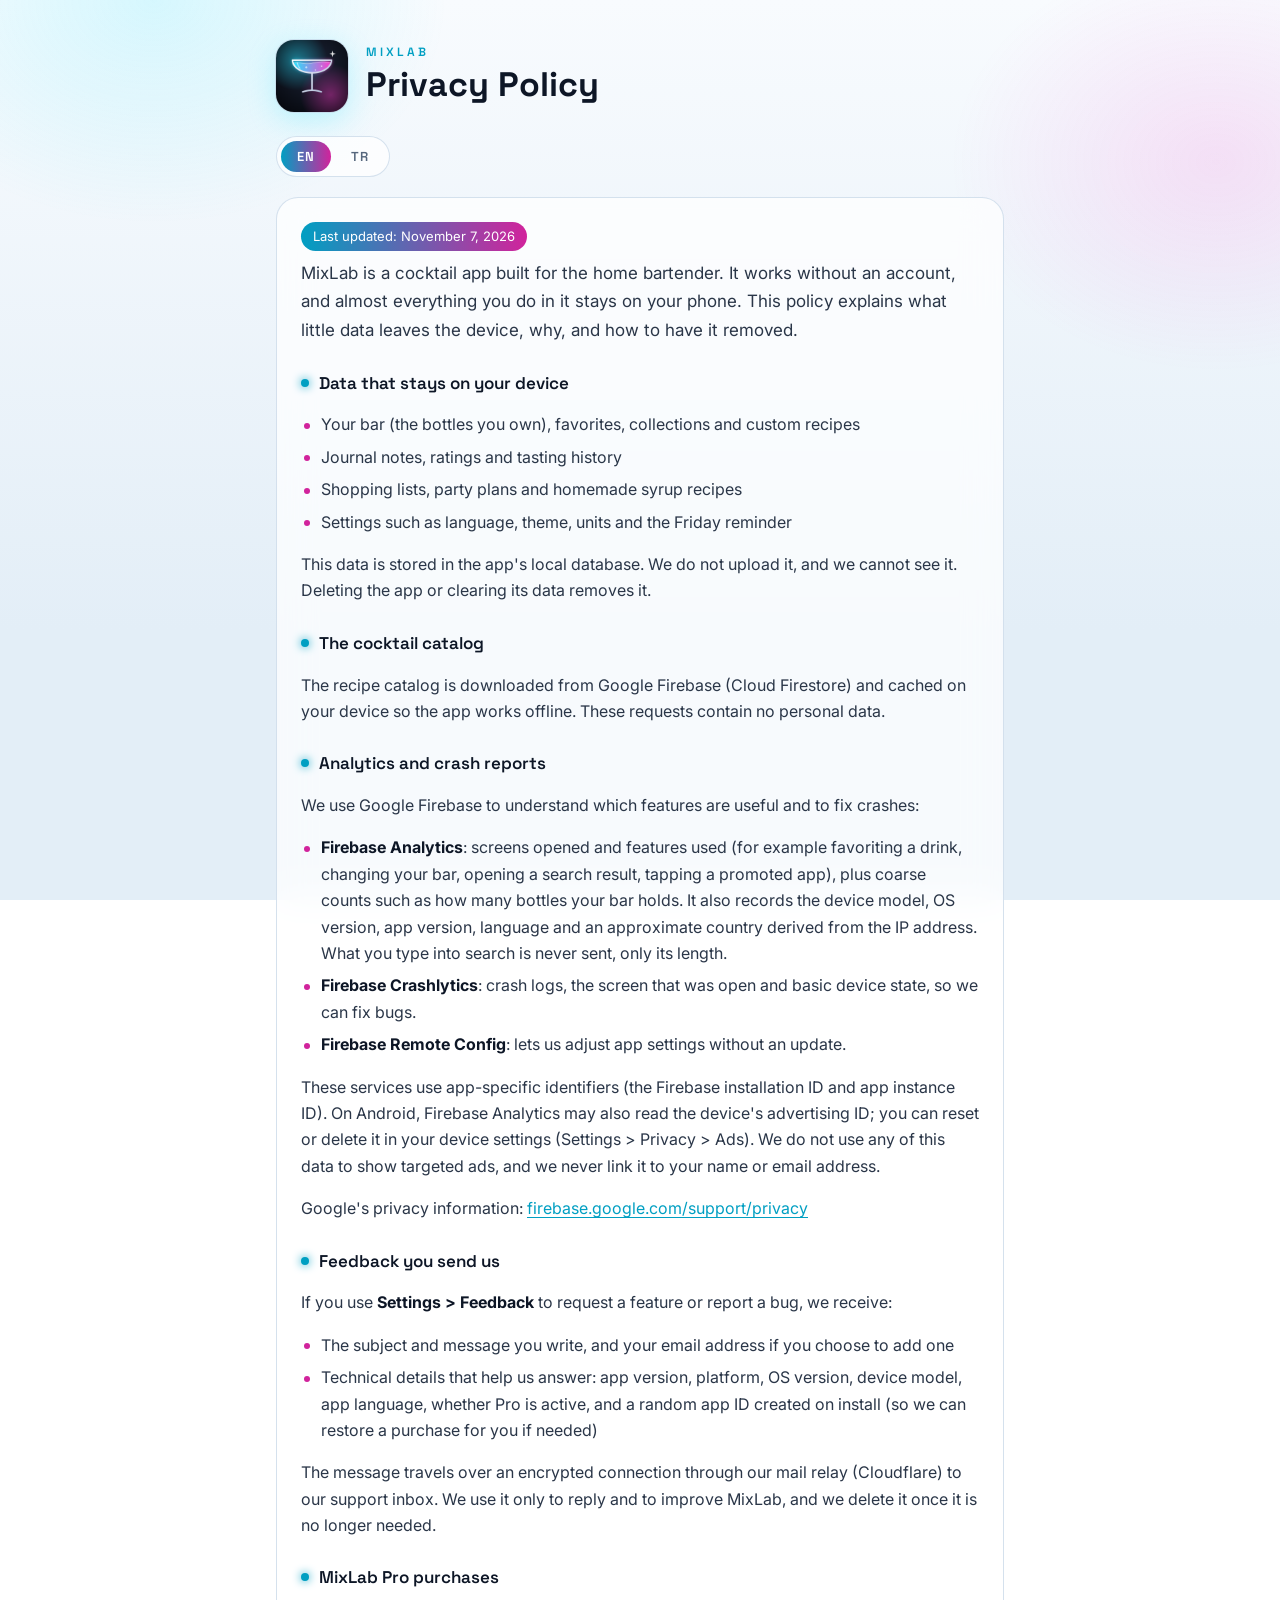
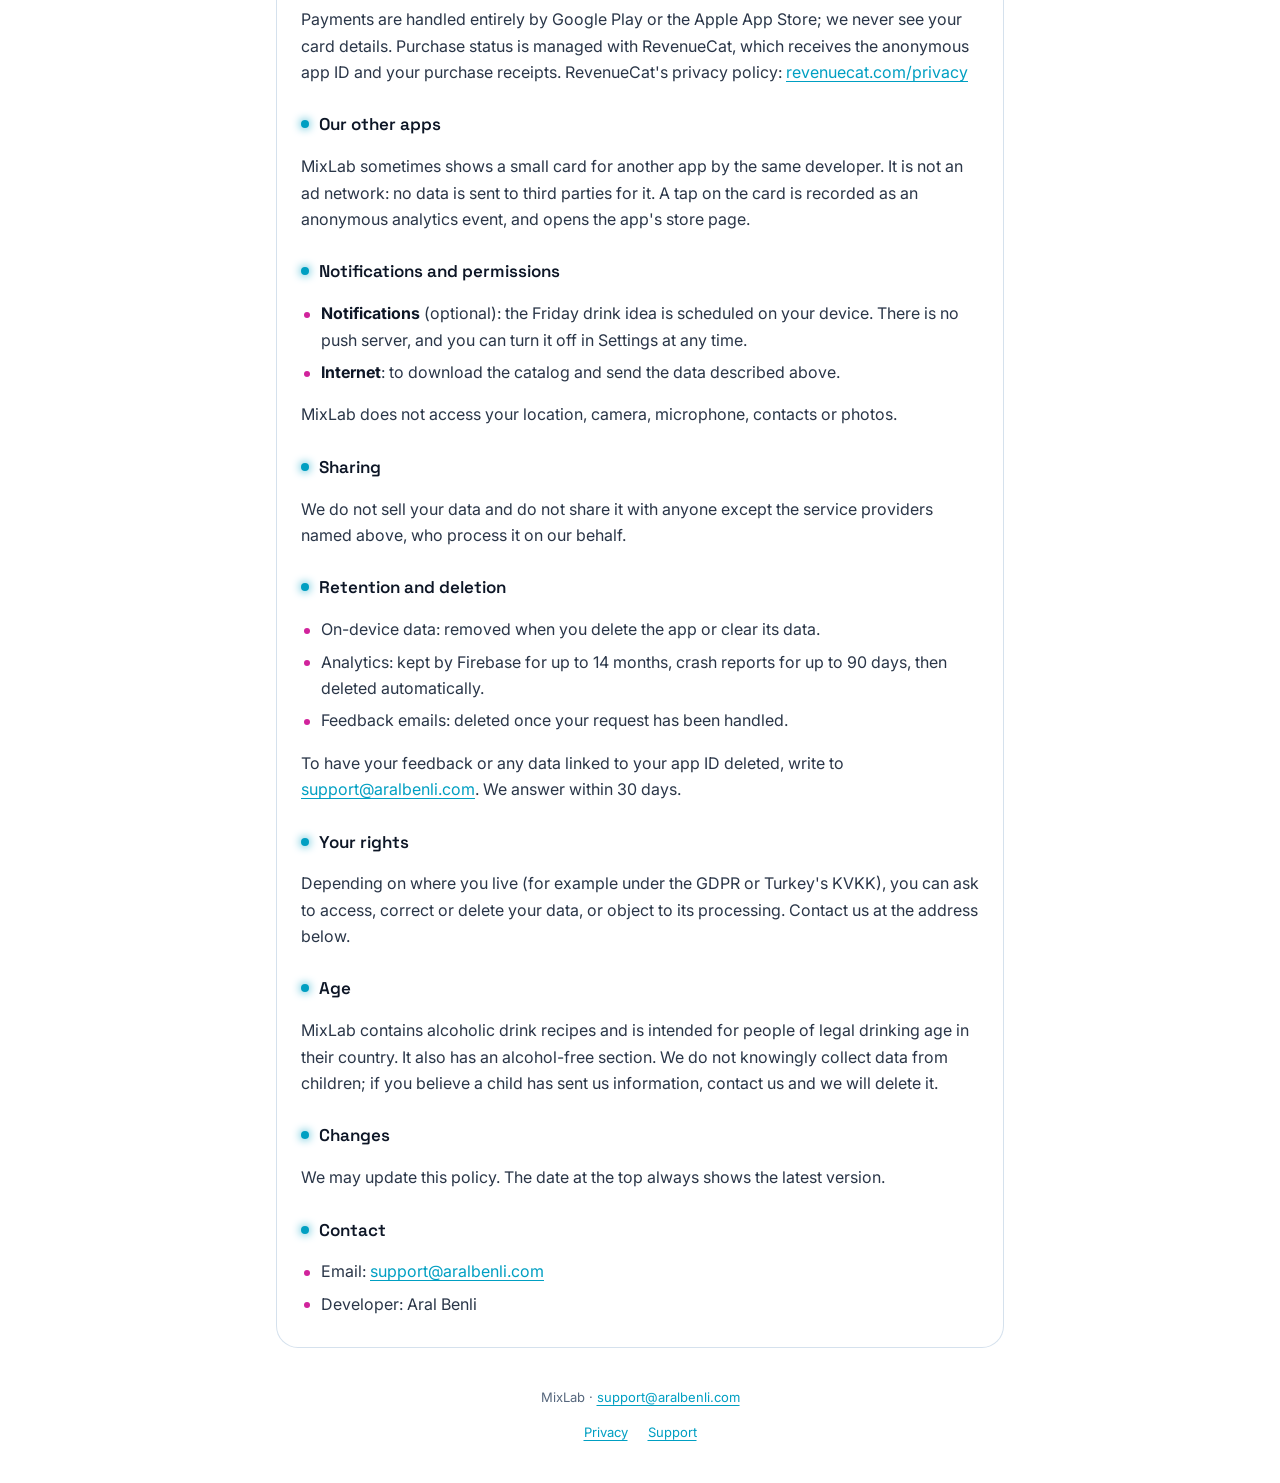
==== privacy.html @ f956076a "feat: add MixLab support and privacy pages (EN/TR) Co-Authored-By: Claude Opus 5.5 <noreply@anthropi" ====
<!doctype html>
<html lang="en">
<head>
<meta charset="utf-8">
<meta name="viewport" content="width=device-width, initial-scale=1">
<title>Privacy Policy · MixLab</title>
<meta name="description" content="How MixLab handles your data.">
<link rel="icon" href="icon.png">
<link rel="apple-touch-icon" href="icon.png">
<link rel="preconnect" href="https://fonts.googleapis.com">
<link rel="preconnect" href="https://fonts.gstatic.com" crossorigin>
<link href="https://fonts.googleapis.com/css2?family=Inter:wght@400;600&family=Space+Grotesk:wght@600;700&display=swap" rel="stylesheet">
<link rel="stylesheet" href="style.css">
<script>if (/[?&]app=1/.test(location.search)) document.documentElement.className = 'in-app';</script>
</head>
<body>
<div class="bloom" aria-hidden="true"></div>
<main>
<header class="hero">
<img src="icon.png" alt="" width="72" height="72" class="logo">
<div>
<p class="app">MIXLAB</p>
<h1><span data-lang="en">Privacy Policy</span><span data-lang="tr" lang="tr" hidden>Gizlilik Politikası</span></h1>
</div>
</header>
<div class="tabs" role="tablist" aria-label="Language"><button type="button" role="tab" data-lang="en" aria-selected="false">EN</button><button type="button" role="tab" data-lang="tr" aria-selected="false">TR</button></div>
<section class="card" data-lang="en" lang="en">
<p class="updated">Last updated: November 7, 2026</p>
<p class="lead">MixLab is a cocktail app built for the home bartender. It works without an account, and almost everything you do in it stays on your phone. This policy explains what little data leaves the device, why, and how to have it removed.</p>

<h3>Data that stays on your device</h3>
<ul>
<li>Your bar (the bottles you own), favorites, collections and custom recipes</li>
<li>Journal notes, ratings and tasting history</li>
<li>Shopping lists, party plans and homemade syrup recipes</li>
<li>Settings such as language, theme, units and the Friday reminder</li>
</ul>
<p>This data is stored in the app's local database. We do not upload it, and we cannot see it. Deleting the app or clearing its data removes it.</p>

<h3>The cocktail catalog</h3>
<p>The recipe catalog is downloaded from Google Firebase (Cloud Firestore) and cached on your device so the app works offline. These requests contain no personal data.</p>

<h3>Analytics and crash reports</h3>
<p>We use Google Firebase to understand which features are useful and to fix crashes:</p>
<ul>
<li><strong>Firebase Analytics</strong>: screens opened and features used (for example favoriting a drink, changing your bar, opening a search result, tapping a promoted app), plus coarse counts such as how many bottles your bar holds. It also records the device model, OS version, app version, language and an approximate country derived from the IP address. What you type into search is never sent, only its length.</li>
<li><strong>Firebase Crashlytics</strong>: crash logs, the screen that was open and basic device state, so we can fix bugs.</li>
<li><strong>Firebase Remote Config</strong>: lets us adjust app settings without an update.</li>
</ul>
<p>These services use app-specific identifiers (the Firebase installation ID and app instance ID). On Android, Firebase Analytics may also read the device's advertising ID; you can reset or delete it in your device settings (Settings &gt; Privacy &gt; Ads). We do not use any of this data to show targeted ads, and we never link it to your name or email address.</p>
<p>Google's privacy information: <a href="https://firebase.google.com/support/privacy" rel="noopener">firebase.google.com/support/privacy</a></p>

<h3>Feedback you send us</h3>
<p>If you use <strong>Settings &gt; Feedback</strong> to request a feature or report a bug, we receive:</p>
<ul>
<li>The subject and message you write, and your email address if you choose to add one</li>
<li>Technical details that help us answer: app version, platform, OS version, device model, app language, whether Pro is active, and a random app ID created on install (so we can restore a purchase for you if needed)</li>
</ul>
<p>The message travels over an encrypted connection through our mail relay (Cloudflare) to our support inbox. We use it only to reply and to improve MixLab, and we delete it once it is no longer needed.</p>

<h3>MixLab Pro purchases</h3>
<p>Payments are handled entirely by Google Play or the Apple App Store; we never see your card details. Purchase status is managed with RevenueCat, which receives the anonymous app ID and your purchase receipts. RevenueCat's privacy policy: <a href="https://www.revenuecat.com/privacy" rel="noopener">revenuecat.com/privacy</a></p>

<h3>Our other apps</h3>
<p>MixLab sometimes shows a small card for another app by the same developer. It is not an ad network: no data is sent to third parties for it. A tap on the card is recorded as an anonymous analytics event, and opens the app's store page.</p>

<h3>Notifications and permissions</h3>
<ul>
<li><strong>Notifications</strong> (optional): the Friday drink idea is scheduled on your device. There is no push server, and you can turn it off in Settings at any time.</li>
<li><strong>Internet</strong>: to download the catalog and send the data described above.</li>
</ul>
<p>MixLab does not access your location, camera, microphone, contacts or photos.</p>

<h3>Sharing</h3>
<p>We do not sell your data and do not share it with anyone except the service providers named above, who process it on our behalf.</p>

<h3>Retention and deletion</h3>
<ul>
<li>On-device data: removed when you delete the app or clear its data.</li>
<li>Analytics: kept by Firebase for up to 14 months, crash reports for up to 90 days, then deleted automatically.</li>
<li>Feedback emails: deleted once your request has been handled.</li>
</ul>
<p>To have your feedback or any data linked to your app ID deleted, write to <a href="mailto:support@aralbenli.com">support@aralbenli.com</a>. We answer within 30 days.</p>

<h3>Your rights</h3>
<p>Depending on where you live (for example under the GDPR or Turkey's KVKK), you can ask to access, correct or delete your data, or object to its processing. Contact us at the address below.</p>

<h3>Age</h3>
<p>MixLab contains alcoholic drink recipes and is intended for people of legal drinking age in their country. It also has an alcohol-free section. We do not knowingly collect data from children; if you believe a child has sent us information, contact us and we will delete it.</p>

<h3>Changes</h3>
<p>We may update this policy. The date at the top always shows the latest version.</p>

<h3>Contact</h3>
<ul>
<li>Email: <a href="mailto:support@aralbenli.com">support@aralbenli.com</a></li>
<li>Developer: Aral Benli</li>
</ul>
</section>
<section class="card" data-lang="tr" lang="tr" hidden>
<p class="updated">Son güncelleme: 7 Kasım 2026</p>
<p class="lead">MixLab, evde içki hazırlayanlar için yapılmış bir kokteyl uygulamasıdır. Hesap gerektirmez ve uygulamada yaptığın neredeyse her şey telefonunda kalır. Bu politika, cihazdan çıkan az miktardaki verinin ne olduğunu, neden gerektiğini ve nasıl sildirebileceğini anlatır.</p>

<h3>Cihazında kalan veriler</h3>
<ul>
<li>Barın (elindeki şişeler), favorilerin, koleksiyonların ve kendi tariflerin</li>
<li>Günlük notların, puanların ve tadım geçmişin</li>
<li>Alışveriş listeleri, parti planları ve ev yapımı şurup tarifleri</li>
<li>Dil, tema, birimler ve cuma hatırlatıcısı gibi ayarlar</li>
</ul>
<p>Bu veriler uygulamanın yerel veritabanında tutulur. Sunucuya yüklenmez, biz de göremeyiz. Uygulamayı silmek ya da verilerini temizlemek hepsini kaldırır.</p>

<h3>Kokteyl kataloğu</h3>
<p>Tarif kataloğu Google Firebase'den (Cloud Firestore) indirilir ve uygulama çevrimdışı çalışabilsin diye cihazında saklanır. Bu isteklerde kişisel veri bulunmaz.</p>

<h3>Analitik ve çökme raporları</h3>
<p>Hangi özelliklerin işe yaradığını anlamak ve çökmeleri düzeltmek için Google Firebase kullanıyoruz:</p>
<ul>
<li><strong>Firebase Analytics</strong>: açılan ekranlar ve kullanılan özellikler (örneğin bir içkiyi favorilemek, barını değiştirmek, bir arama sonucunu açmak, önerilen bir uygulamaya dokunmak) ile barındaki şişe sayısı gibi kaba sayılar. Ayrıca cihaz modeli, işletim sistemi sürümü, uygulama sürümü, dil ve IP adresinden çıkarılan yaklaşık ülke bilgisini kaydeder. Aramaya yazdığın metin asla gönderilmez, yalnızca uzunluğu gönderilir.</li>
<li><strong>Firebase Crashlytics</strong>: hataları düzeltebilmemiz için çökme kayıtları, o an açık olan ekran ve temel cihaz durumu.</li>
<li><strong>Firebase Remote Config</strong>: uygulama ayarlarını güncelleme yayınlamadan değiştirmemizi sağlar.</li>
</ul>
<p>Bu hizmetler uygulamaya özel kimlikler (Firebase kurulum kimliği ve uygulama örneği kimliği) kullanır. Android'de Firebase Analytics cihazın reklam kimliğini de okuyabilir; bu kimliği cihaz ayarlarından (Ayarlar &gt; Gizlilik &gt; Reklamlar) sıfırlayabilir ya da silebilirsin. Bu verileri hedefli reklam göstermek için kullanmayız ve hiçbir zaman adınla ya da e-posta adresinle ilişkilendirmeyiz.</p>
<p>Google'ın gizlilik bilgileri: <a href="https://firebase.google.com/support/privacy" rel="noopener">firebase.google.com/support/privacy</a></p>

<h3>Bize gönderdiğin geri bildirimler</h3>
<p><strong>Ayarlar &gt; Geri bildirim</strong> üzerinden özellik isteği ya da hata bildirimi gönderdiğinde şunlar bize ulaşır:</p>
<ul>
<li>Yazdığın konu ve mesaj, eklemeyi seçersen e-posta adresin</li>
<li>Yanıt vermemize yardımcı olan teknik bilgiler: uygulama sürümü, platform, işletim sistemi sürümü, cihaz modeli, uygulama dili, Pro'nun açık olup olmadığı ve kurulumda oluşturulan rastgele bir uygulama kimliği (gerekirse satın alımını geri yükleyebilmemiz için)</li>
</ul>
<p>Mesaj şifreli bir bağlantıyla, e-posta aktarıcımız (Cloudflare) üzerinden destek kutumuza ulaşır. Yalnızca yanıt vermek ve MixLab'ı geliştirmek için kullanılır, ihtiyaç kalmayınca silinir.</p>

<h3>MixLab Pro satın alımları</h3>
<p>Ödemeler tamamen Google Play ya da Apple App Store tarafından alınır; kart bilgilerini hiçbir zaman görmeyiz. Satın alma durumu RevenueCat ile yönetilir; RevenueCat anonim uygulama kimliğini ve satın alma makbuzlarını alır. RevenueCat gizlilik politikası: <a href="https://www.revenuecat.com/privacy" rel="noopener">revenuecat.com/privacy</a></p>

<h3>Diğer uygulamalarımız</h3>
<p>MixLab bazen aynı geliştiricinin başka bir uygulaması için küçük bir kart gösterir. Bu bir reklam ağı değildir; bunun için üçüncü taraflara veri gönderilmez. Karta dokunman anonim bir analitik olayı olarak kaydedilir ve uygulamanın mağaza sayfasını açar.</p>

<h3>Bildirimler ve izinler</h3>
<ul>
<li><strong>Bildirimler</strong> (isteğe bağlı): cuma içki önerisi cihazında zamanlanır. Bildirim sunucusu yoktur ve istediğin zaman Ayarlar'dan kapatabilirsin.</li>
<li><strong>İnternet</strong>: kataloğu indirmek ve yukarıda anlatılan verileri göndermek için.</li>
</ul>
<p>MixLab konumuna, kamerana, mikrofonuna, rehberine ya da fotoğraflarına erişmez.</p>

<h3>Paylaşım</h3>
<p>Verilerini satmayız ve yukarıda adı geçen, verileri bizim adımıza işleyen hizmet sağlayıcılar dışında kimseyle paylaşmayız.</p>

<h3>Saklama ve silme</h3>
<ul>
<li>Cihazdaki veriler: uygulamayı sildiğinde ya da verilerini temizlediğinde kaldırılır.</li>
<li>Analitik: Firebase'de en fazla 14 ay, çökme raporları en fazla 90 gün tutulur, ardından otomatik silinir.</li>
<li>Geri bildirim e-postaları: talebin sonuçlandıktan sonra silinir.</li>
</ul>
<p>Geri bildirimlerinin ya da uygulama kimliğinle ilişkili verilerin silinmesi için <a href="mailto:support@aralbenli.com">support@aralbenli.com</a> adresine yaz. 30 gün içinde yanıt veririz.</p>

<h3>Hakların</h3>
<p>Yaşadığın yere göre (örneğin KVKK ya da GDPR kapsamında) verilerine erişme, düzeltilmesini ya da silinmesini isteme ve işlenmesine itiraz etme hakkın vardır. Aşağıdaki adresten bize ulaşabilirsin.</p>

<h3>Yaş</h3>
<p>MixLab alkollü içki tarifleri içerir ve bulunduğu ülkede yasal içki yaşını doldurmuş kişiler içindir. Alkolsüz içkiler bölümü de vardır. Çocuklardan bilerek veri toplamayız; bir çocuğun bize bilgi gönderdiğini düşünüyorsan bize ulaş, sileriz.</p>

<h3>Değişiklikler</h3>
<p>Bu politikayı güncelleyebiliriz. En üstteki tarih her zaman son sürümü gösterir.</p>

<h3>İletişim</h3>
<ul>
<li>E-posta: <a href="mailto:support@aralbenli.com">support@aralbenli.com</a></li>
<li>Geliştirici: Aral Benli</li>
</ul>
</section>
</main>
<footer>
<p>MixLab · <a href="mailto:support@aralbenli.com">support@aralbenli.com</a></p>
<nav><a href="privacy.html">Privacy</a><a href="support.html">Support</a></nav>
</footer>
<script>
(function () {
  var codes = ['en', 'tr'];
  var tabs = document.querySelectorAll('.tabs button');
  function show(code) {
    if (codes.indexOf(code) < 0) code = 'en';
    tabs.forEach(function (t) { t.setAttribute('aria-selected', t.dataset.lang === code); });
    document.querySelectorAll('[data-lang]:not(button)').forEach(function (s) { s.hidden = s.dataset.lang !== code; });
    document.documentElement.lang = code;
  }
  tabs.forEach(function (t) {
    t.addEventListener('click', function () { history.replaceState(null, '', location.search + '#' + t.dataset.lang); show(t.dataset.lang); });
  });
  // The app passes ?lang=; a shared link can carry #tr; otherwise follow the browser.
  var param = (location.search.match(/[?&]lang=([a-z]{2})/) || [])[1];
  var hash = location.hash.slice(1);
  var nav = (navigator.language || 'en').slice(0, 2).toLowerCase();
  show(param || (codes.indexOf(hash) >= 0 ? hash : nav));
})();
</script>
</body>
</html>
---- style.css ----
/* Palette from core/designsystem/.../theme/Color.kt */
:root {
  --bg-top: #0e131d;
  --bg-bottom: #05070c;
  --card: rgba(255, 255, 255, .05);
  --card-edge: rgba(255, 255, 255, .09);
  --text: #c9d1e0;
  --muted: #8d97ad;
  --heading: #eaf0fa;
  --cyan: #22e6ff;
  --magenta: #ff3dcb;
  --lime: #b8ff5c;
  --on-accent: #05070c;
  color-scheme: dark;
}

@media (prefers-color-scheme: light) {
  :root {
    --bg-top: #f8fbfe;
    --bg-bottom: #e3eef7;
    --card: rgba(255, 255, 255, .72);
    --card-edge: rgba(195, 212, 229, .7);
    --text: #2a3648;
    --muted: #56677d;
    --heading: #0d1626;
    --cyan: #009fc2;
    --magenta: #d1239c;
    --lime: #4a9e00;
    --on-accent: #ffffff;
    color-scheme: light;
  }
}

* { box-sizing: border-box; }

html { -webkit-text-size-adjust: 100%; }

body {
  margin: 0;
  min-height: 100vh;
  background: linear-gradient(180deg, var(--bg-top) 0, var(--bg-bottom) 70vh) fixed;
  color: var(--text);
  font: 16px/1.65 "Inter", -apple-system, BlinkMacSystemFont, "Segoe UI", Roboto, "Helvetica Neue", Arial, sans-serif;
}

/* Soft neon blooms behind the content */
.bloom {
  position: fixed;
  inset: 0;
  pointer-events: none;
  background:
    radial-gradient(420px 320px at 12% 0%, rgba(34, 230, 255, .16), transparent 70%),
    radial-gradient(380px 300px at 95% 18%, rgba(255, 61, 203, .13), transparent 70%);
}

main, footer {
  position: relative;
  max-width: 760px;
  margin: 0 auto;
  padding: 0 16px;
}

.hero {
  display: flex;
  align-items: center;
  gap: 18px;
  padding: 40px 0 24px;
}
.logo {
  border-radius: 18px;
  box-shadow: 0 0 0 1px var(--card-edge), 0 8px 28px rgba(34, 230, 255, .25);
}
.app {
  margin: 0 0 6px;
  font: 600 12px/1 "Space Grotesk", sans-serif;
  letter-spacing: 3px;
  color: var(--cyan);
}
h1, h2 {
  font-family: "Space Grotesk", sans-serif;
  font-weight: 700;
  color: var(--heading);
  line-height: 1.25;
}
h1 { margin: 0; font-size: clamp(24px, 6vw, 34px); }
h2 { margin: 0 0 14px; font-size: 20px; }
h3 {
  margin: 28px 0 8px;
  font: 600 17px/1.4 "Space Grotesk", sans-serif;
  color: var(--heading);
}
h3::before {
  content: "";
  display: inline-block;
  width: 8px;
  height: 8px;
  margin-right: 10px;
  vertical-align: 2px;
  border-radius: 50%;
  background: var(--cyan);
  box-shadow: 0 0 10px var(--cyan);
}
h4 { margin: 16px 0 4px; font-size: 15px; color: var(--heading); }

.card {
  margin: 0 0 18px;
  padding: 24px;
  background: var(--card);
  border: 1px solid var(--card-edge);
  border-radius: 22px;
  -webkit-backdrop-filter: blur(18px);
  backdrop-filter: blur(18px);
}
.card > :last-child { margin-bottom: 0; }

.updated {
  display: inline-block;
  margin: 0 0 8px;
  padding: 4px 12px;
  font-size: 13px;
  border-radius: 999px;
  color: var(--on-accent);
  background: linear-gradient(90deg, var(--cyan), var(--magenta));
}

.lead { font-size: 17px; margin-top: 0; }
.muted { color: var(--muted); font-size: 14px; }

ul { padding-left: 0; list-style: none; }
li { position: relative; padding-left: 20px; margin: 6px 0; }
li::before {
  content: "";
  position: absolute;
  left: 3px;
  top: .72em;
  width: 6px;
  height: 6px;
  border-radius: 50%;
  background: var(--magenta);
}

a { color: var(--cyan); text-underline-offset: 3px; overflow-wrap: anywhere; }
strong { color: var(--heading); }

.tabs {
  display: inline-flex;
  gap: 4px;
  margin: 0 0 20px;
  padding: 4px;
  border-radius: 999px;
  background: var(--card);
  border: 1px solid var(--card-edge);
}
.tabs button {
  font: 600 13px/1 "Space Grotesk", sans-serif;
  letter-spacing: 1px;
  padding: 9px 16px;
  border: 0;
  border-radius: 999px;
  cursor: pointer;
  color: var(--muted);
  background: transparent;
}
.tabs button[aria-selected="true"] {
  color: var(--on-accent);
  background: linear-gradient(90deg, var(--cyan), var(--magenta));
}
.tabs button:focus-visible, .button:focus-visible, summary:focus-visible {
  outline: 2px solid var(--cyan);
  outline-offset: 3px;
}

.button {
  display: inline-block;
  margin: 4px 8px 4px 0;
  padding: 12px 20px;
  font: 600 15px/1.3 "Space Grotesk", sans-serif;
  border-radius: 999px;
  color: var(--on-accent);
  background: linear-gradient(90deg, var(--cyan), var(--magenta));
  text-decoration: none;
  box-shadow: 0 6px 22px rgba(255, 61, 203, .25);
}
.button:active { transform: scale(.98); }

details { border-top: 1px solid var(--card-edge); padding: 12px 0; }
details:first-of-type { border-top: 0; padding-top: 0; }
summary {
  cursor: pointer;
  font-weight: 600;
  color: var(--heading);
  list-style: none;
}
summary::-webkit-details-marker { display: none; }
summary::before { content: "+ "; color: var(--cyan); font-weight: 700; }
details[open] summary::before { content: "– "; }

footer {
  padding-top: 8px;
  padding-bottom: 40px;
  font-size: 13px;
  color: var(--muted);
  text-align: center;
}
footer nav { display: flex; justify-content: center; gap: 20px; }

/* Opened from inside the app (?app=1): the app draws its own bar, so drop the page chrome. */
.in-app .hero, .in-app footer, .in-app .tabs, .in-app .site-only { display: none; }
.in-app main { padding-top: 16px; }
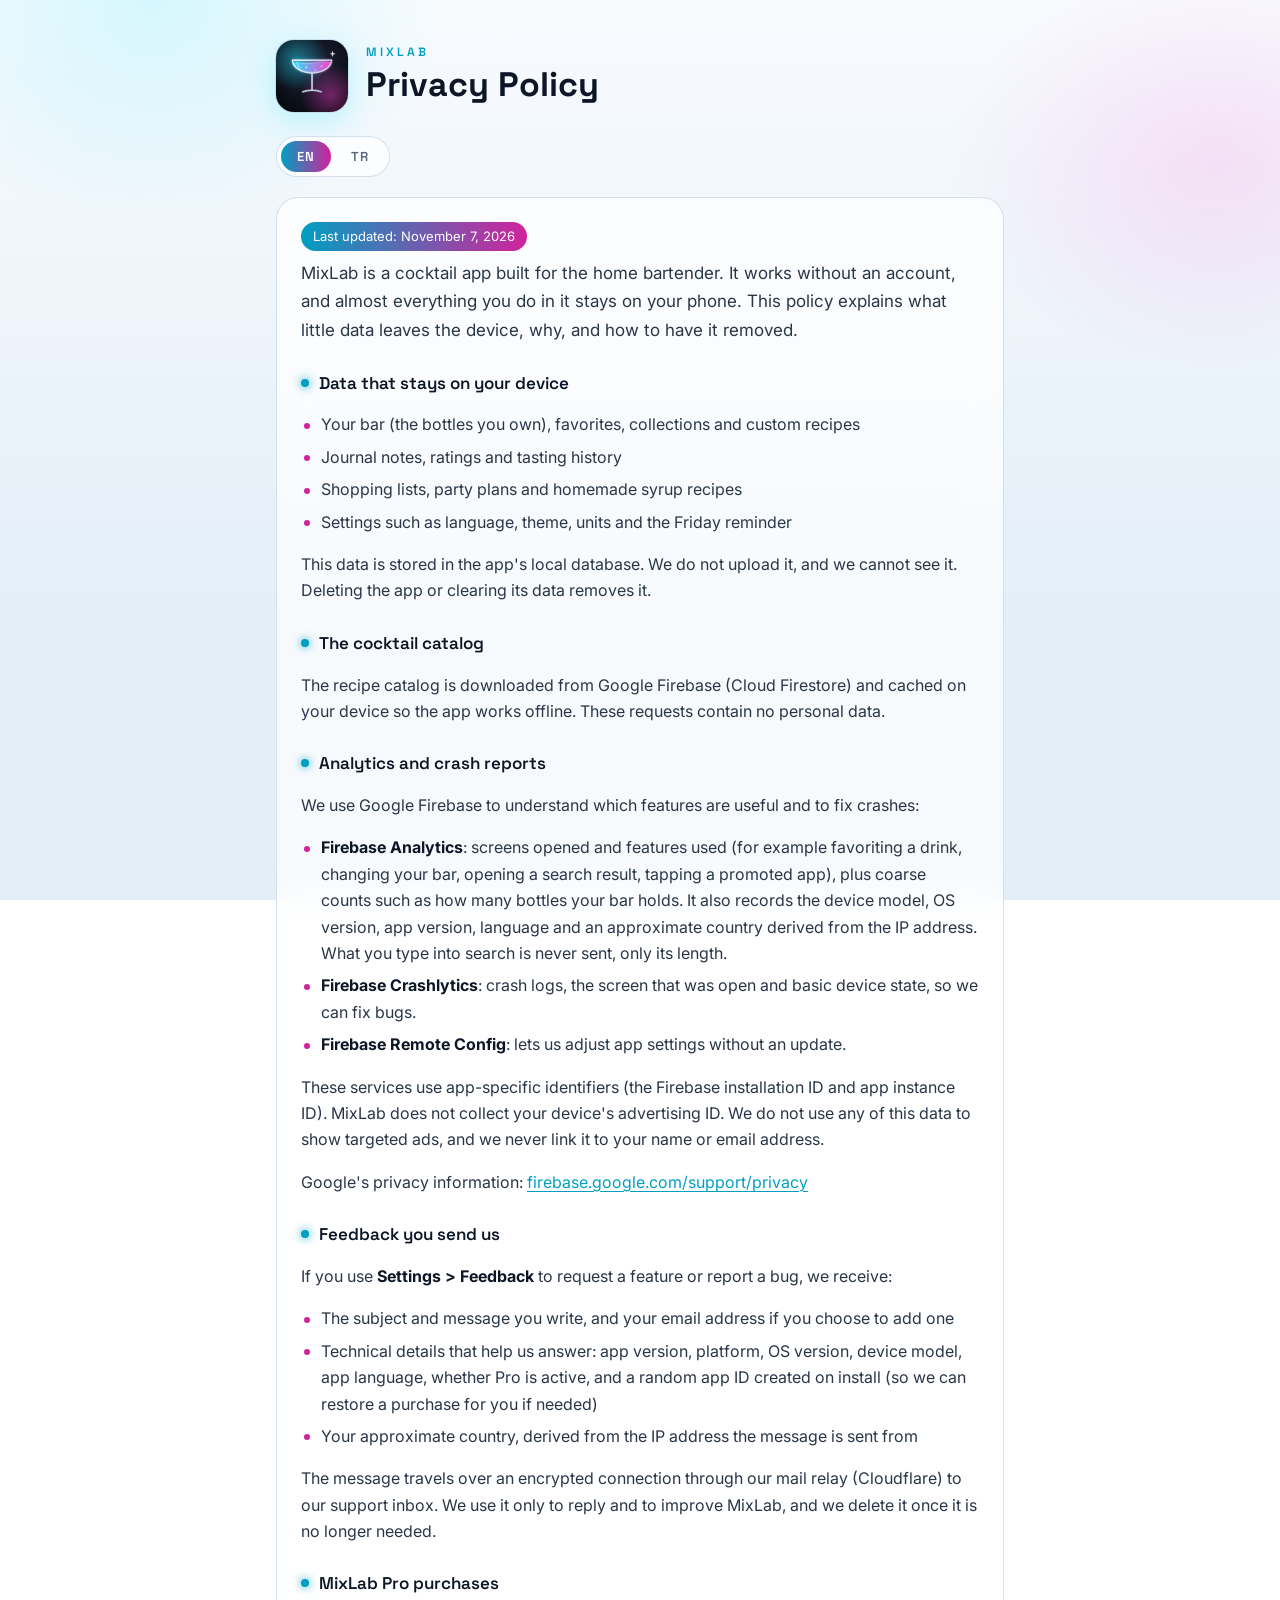
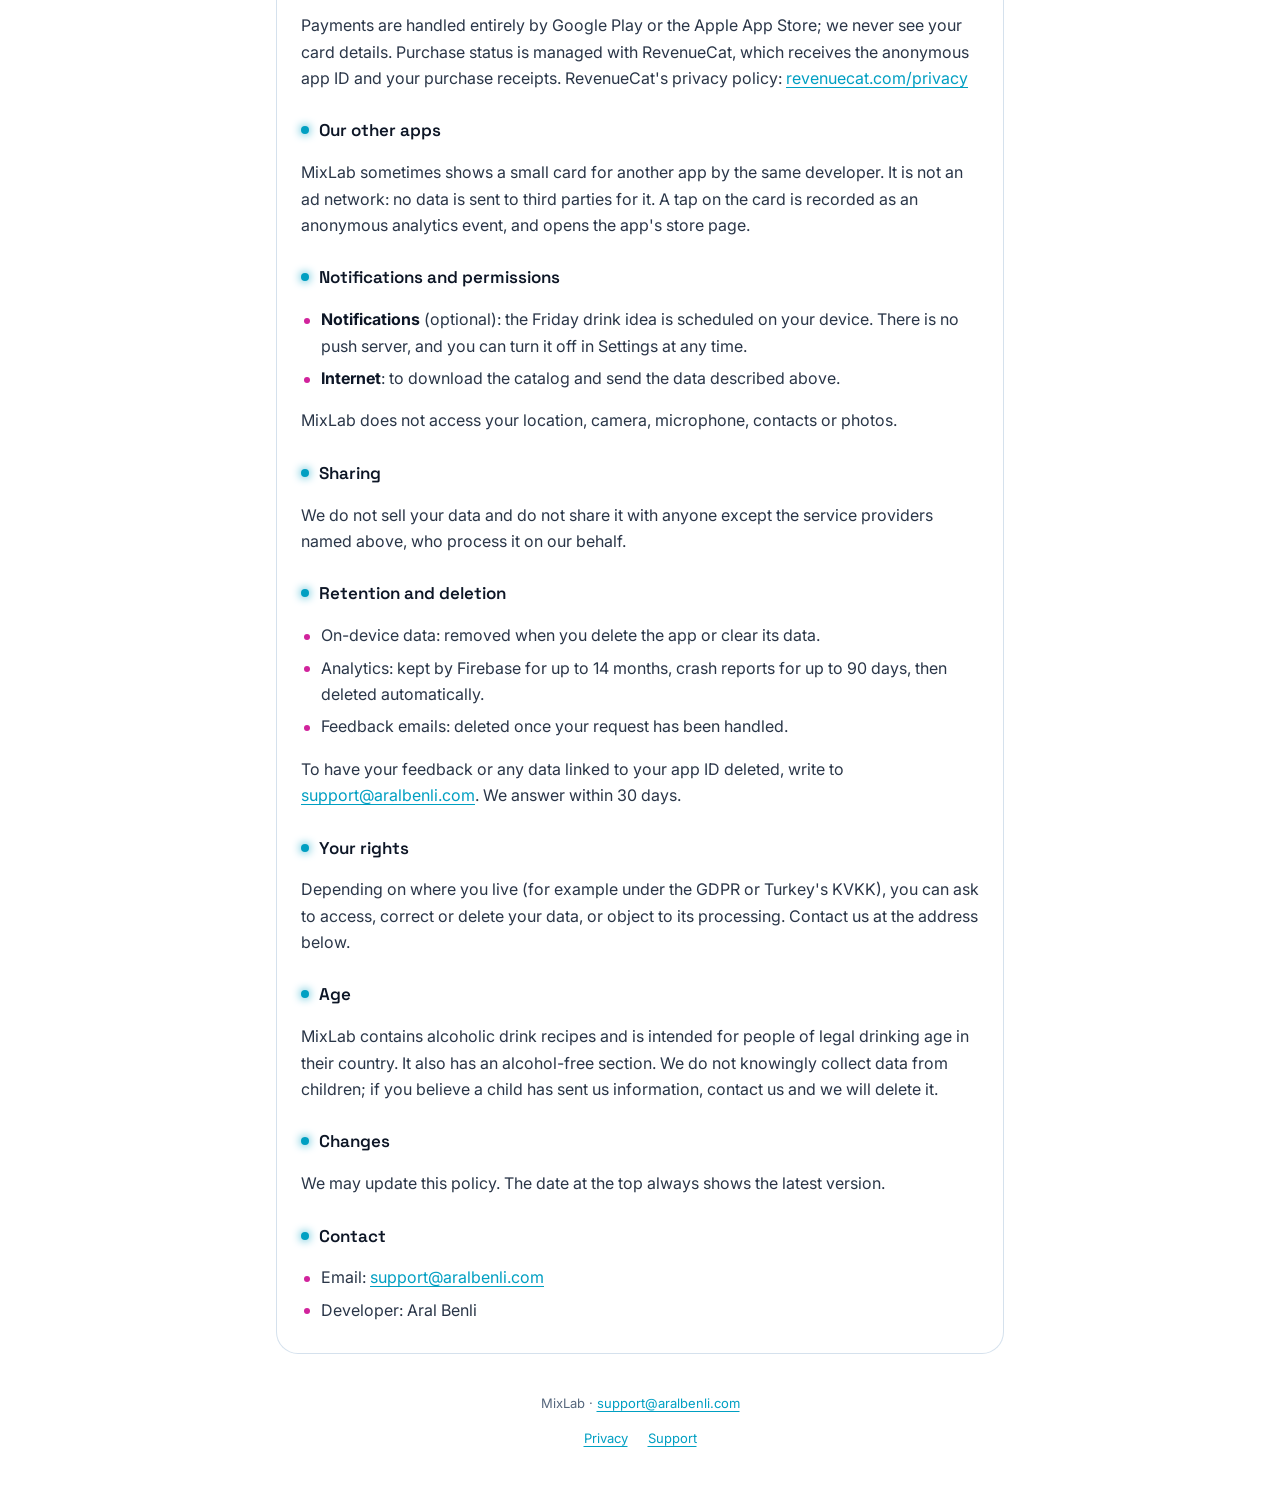
==== commit f4c96d89: "fix(privacy): no advertising ID; feedback includes approximate country Co-Authored-By: Claude Opus 5" ====
--- a/privacy.html
+++ b/privacy.html
@@ -11,7 +11,7 @@
 <link rel="preconnect" href="https://fonts.gstatic.com" crossorigin>
 <link href="https://fonts.googleapis.com/css2?family=Inter:wght@400;600&family=Space+Grotesk:wght@600;700&display=swap" rel="stylesheet">
 <link rel="stylesheet" href="style.css">
-<script>if (/[?&]app=1/.test(location.search)) document.documentElement.className = 'in-app';</script>
+<script>(function (q, c) { if (/[?&]app=1/.test(q)) c.add('in-app'); var t = (q.match(/[?&]theme=(dark|light)/) || [])[1]; if (t) c.add(t); })(location.search, document.documentElement.classList);</script>
 </head>
 <body>
 <div class="bloom" aria-hidden="true"></div>
@@ -47,7 +47,7 @@
 <li><strong>Firebase Crashlytics</strong>: crash logs, the screen that was open and basic device state, so we can fix bugs.</li>
 <li><strong>Firebase Remote Config</strong>: lets us adjust app settings without an update.</li>
 </ul>
-<p>These services use app-specific identifiers (the Firebase installation ID and app instance ID). On Android, Firebase Analytics may also read the device's advertising ID; you can reset or delete it in your device settings (Settings &gt; Privacy &gt; Ads). We do not use any of this data to show targeted ads, and we never link it to your name or email address.</p>
+<p>These services use app-specific identifiers (the Firebase installation ID and app instance ID). MixLab does not collect your device's advertising ID. We do not use any of this data to show targeted ads, and we never link it to your name or email address.</p>
 <p>Google's privacy information: <a href="https://firebase.google.com/support/privacy" rel="noopener">firebase.google.com/support/privacy</a></p>
 
 <h3>Feedback you send us</h3>
@@ -55,6 +55,7 @@
 <ul>
 <li>The subject and message you write, and your email address if you choose to add one</li>
 <li>Technical details that help us answer: app version, platform, OS version, device model, app language, whether Pro is active, and a random app ID created on install (so we can restore a purchase for you if needed)</li>
+<li>Your approximate country, derived from the IP address the message is sent from</li>
 </ul>
 <p>The message travels over an encrypted connection through our mail relay (Cloudflare) to our support inbox. We use it only to reply and to improve MixLab, and we delete it once it is no longer needed.</p>
 
@@ -120,7 +121,7 @@
 <li><strong>Firebase Crashlytics</strong>: hataları düzeltebilmemiz için çökme kayıtları, o an açık olan ekran ve temel cihaz durumu.</li>
 <li><strong>Firebase Remote Config</strong>: uygulama ayarlarını güncelleme yayınlamadan değiştirmemizi sağlar.</li>
 </ul>
-<p>Bu hizmetler uygulamaya özel kimlikler (Firebase kurulum kimliği ve uygulama örneği kimliği) kullanır. Android'de Firebase Analytics cihazın reklam kimliğini de okuyabilir; bu kimliği cihaz ayarlarından (Ayarlar &gt; Gizlilik &gt; Reklamlar) sıfırlayabilir ya da silebilirsin. Bu verileri hedefli reklam göstermek için kullanmayız ve hiçbir zaman adınla ya da e-posta adresinle ilişkilendirmeyiz.</p>
+<p>Bu hizmetler uygulamaya özel kimlikler (Firebase kurulum kimliği ve uygulama örneği kimliği) kullanır. MixLab cihazının reklam kimliğini toplamaz. Bu verileri hedefli reklam göstermek için kullanmayız ve hiçbir zaman adınla ya da e-posta adresinle ilişkilendirmeyiz.</p>
 <p>Google'ın gizlilik bilgileri: <a href="https://firebase.google.com/support/privacy" rel="noopener">firebase.google.com/support/privacy</a></p>
 
 <h3>Bize gönderdiğin geri bildirimler</h3>
@@ -128,6 +129,7 @@
 <ul>
 <li>Yazdığın konu ve mesaj, eklemeyi seçersen e-posta adresin</li>
 <li>Yanıt vermemize yardımcı olan teknik bilgiler: uygulama sürümü, platform, işletim sistemi sürümü, cihaz modeli, uygulama dili, Pro'nun açık olup olmadığı ve kurulumda oluşturulan rastgele bir uygulama kimliği (gerekirse satın alımını geri yükleyebilmemiz için)</li>
+<li>Mesajın gönderildiği IP adresinden çıkarılan yaklaşık ülke bilgin</li>
 </ul>
 <p>Mesaj şifreli bir bağlantıyla, e-posta aktarıcımız (Cloudflare) üzerinden destek kutumuza ulaşır. Yalnızca yanıt vermek ve MixLab'ı geliştirmek için kullanılır, ihtiyaç kalmayınca silinir.</p>
 
--- a/style.css
+++ b/style.css
@@ -14,8 +14,9 @@
   color-scheme: dark;
 }
 
+/* The app passes ?theme= so the page follows its own theme setting, not just the system. */
 @media (prefers-color-scheme: light) {
-  :root {
+  :root:not(.dark) {
     --bg-top: #f8fbfe;
     --bg-bottom: #e3eef7;
     --card: rgba(255, 255, 255, .72);
@@ -30,6 +31,20 @@
     color-scheme: light;
   }
 }
+:root.light {
+  --bg-top: #f8fbfe;
+  --bg-bottom: #e3eef7;
+  --card: rgba(255, 255, 255, .72);
+  --card-edge: rgba(195, 212, 229, .7);
+  --text: #2a3648;
+  --muted: #56677d;
+  --heading: #0d1626;
+  --cyan: #009fc2;
+  --magenta: #d1239c;
+  --lime: #4a9e00;
+  --on-accent: #ffffff;
+  color-scheme: light;
+}
 
 * { box-sizing: border-box; }
 
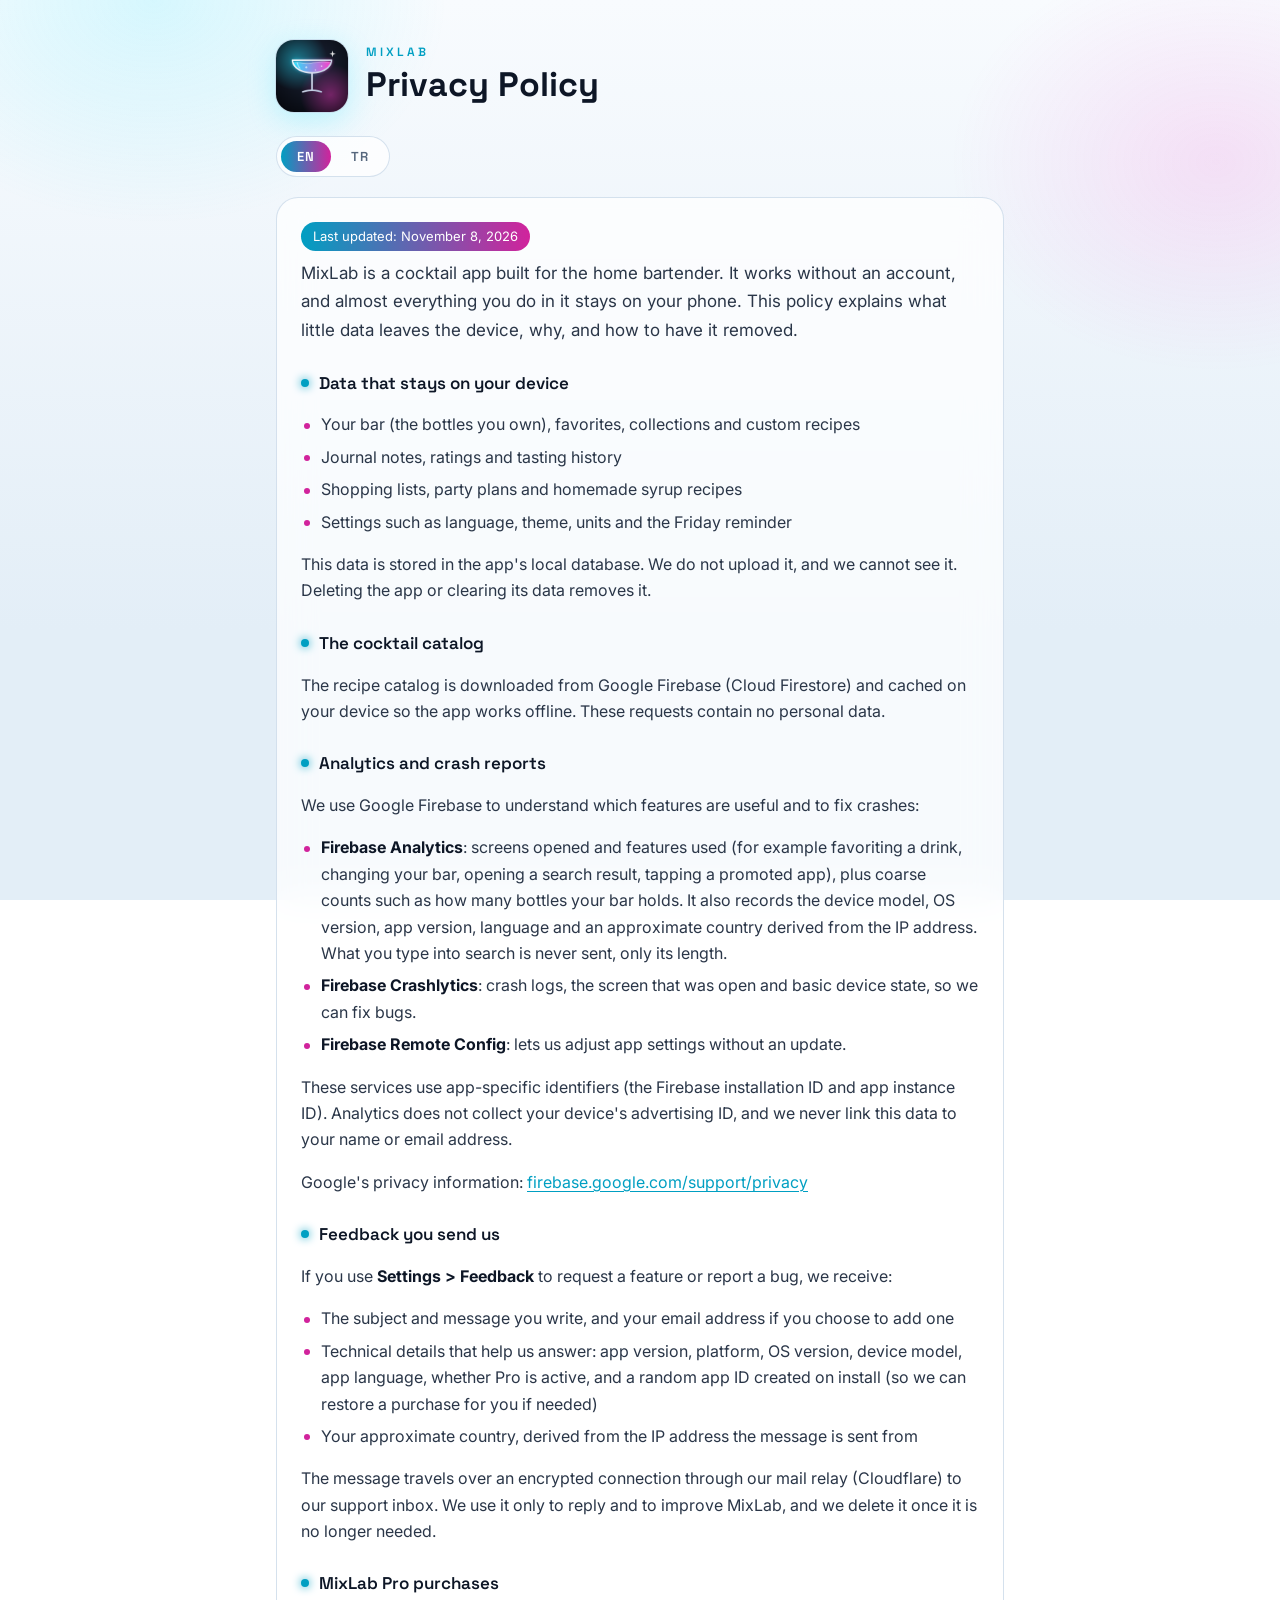
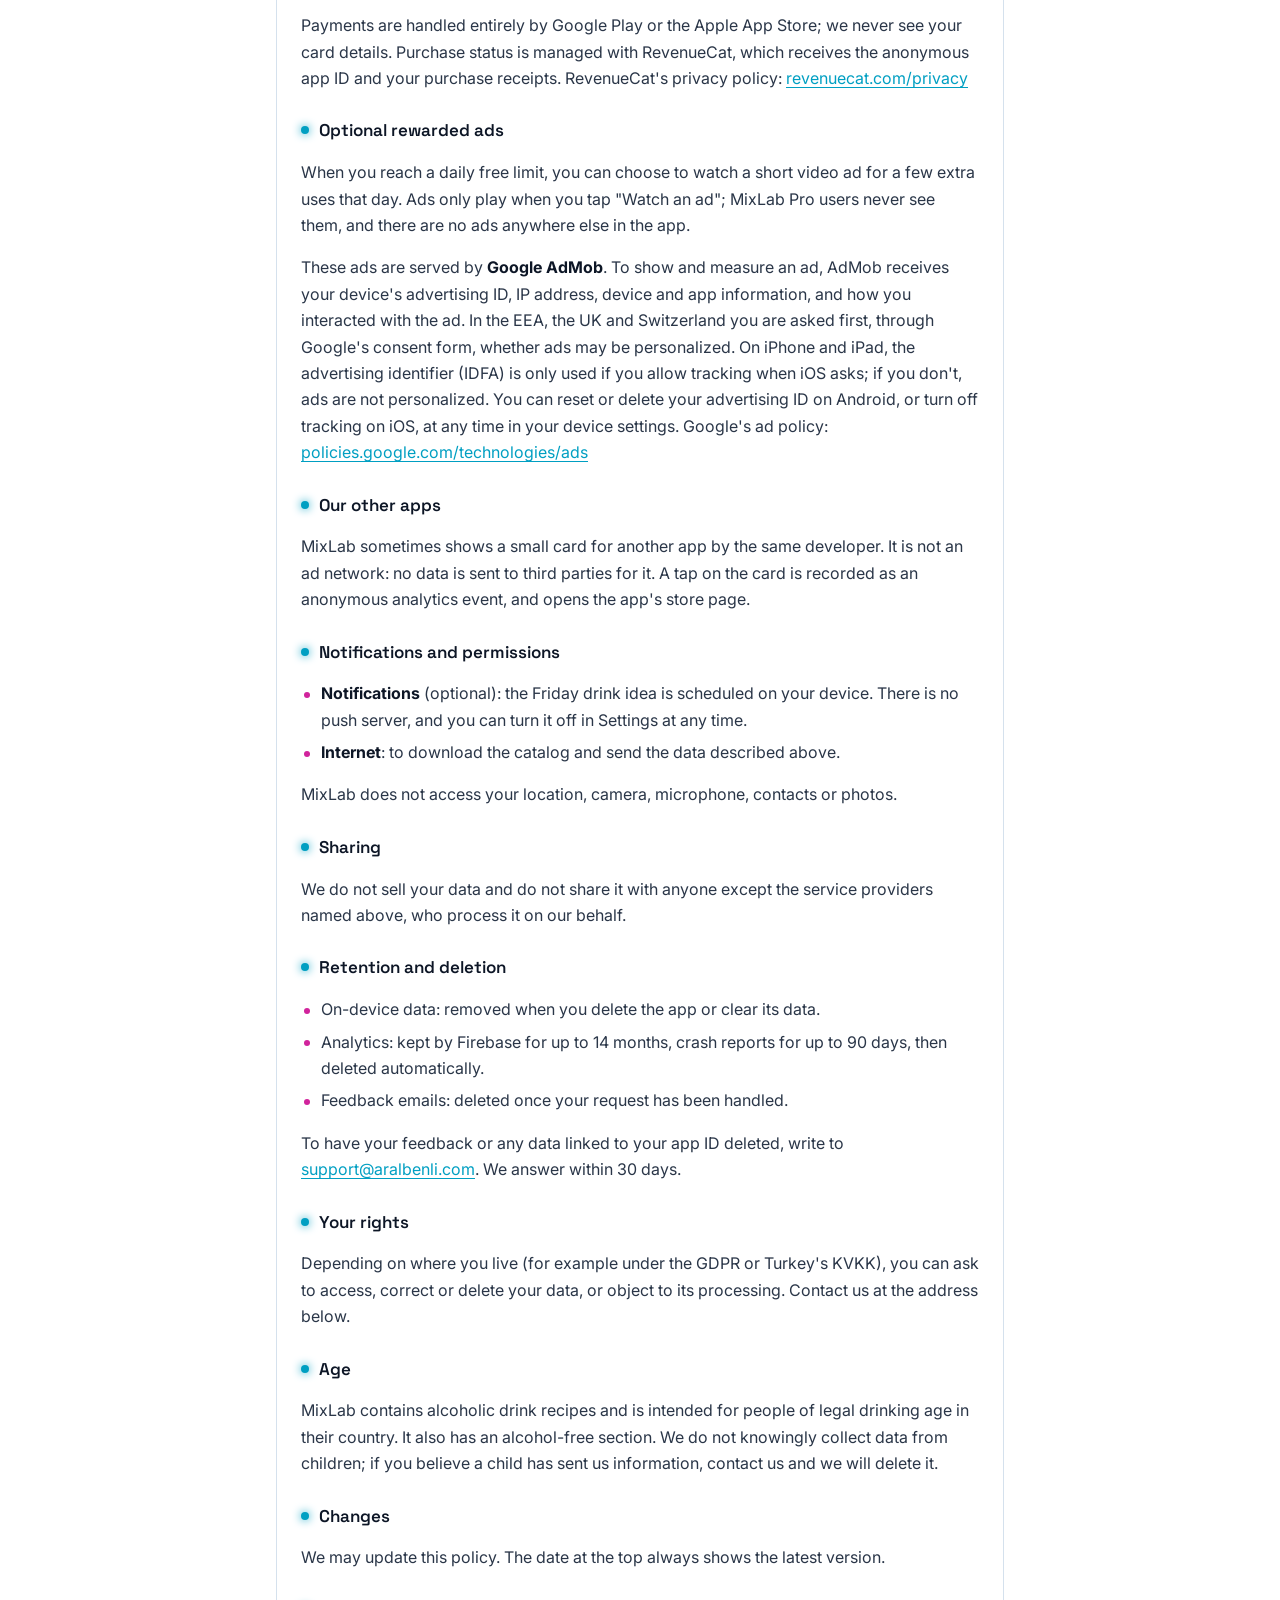
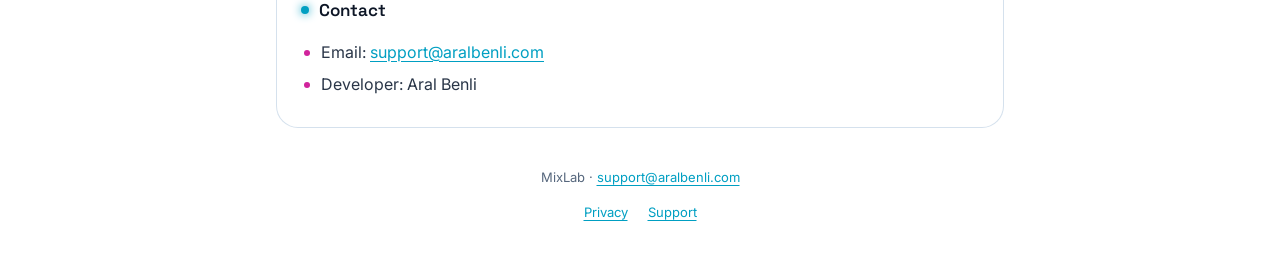
==== commit 6fe1a10e: "docs(privacy): add optional rewarded ads (AdMob) for iOS and Android Co-Authored-By: Claude Opus 5.5" ====
--- a/privacy.html
+++ b/privacy.html
@@ -25,7 +25,7 @@
 </header>
 <div class="tabs" role="tablist" aria-label="Language"><button type="button" role="tab" data-lang="en" aria-selected="false">EN</button><button type="button" role="tab" data-lang="tr" aria-selected="false">TR</button></div>
 <section class="card" data-lang="en" lang="en">
-<p class="updated">Last updated: November 7, 2026</p>
+<p class="updated">Last updated: November 8, 2026</p>
 <p class="lead">MixLab is a cocktail app built for the home bartender. It works without an account, and almost everything you do in it stays on your phone. This policy explains what little data leaves the device, why, and how to have it removed.</p>
 
 <h3>Data that stays on your device</h3>
@@ -47,7 +47,7 @@
 <li><strong>Firebase Crashlytics</strong>: crash logs, the screen that was open and basic device state, so we can fix bugs.</li>
 <li><strong>Firebase Remote Config</strong>: lets us adjust app settings without an update.</li>
 </ul>
-<p>These services use app-specific identifiers (the Firebase installation ID and app instance ID). MixLab does not collect your device's advertising ID. We do not use any of this data to show targeted ads, and we never link it to your name or email address.</p>
+<p>These services use app-specific identifiers (the Firebase installation ID and app instance ID). Analytics does not collect your device's advertising ID, and we never link this data to your name or email address.</p>
 <p>Google's privacy information: <a href="https://firebase.google.com/support/privacy" rel="noopener">firebase.google.com/support/privacy</a></p>
 
 <h3>Feedback you send us</h3>
@@ -62,6 +62,10 @@
 <h3>MixLab Pro purchases</h3>
 <p>Payments are handled entirely by Google Play or the Apple App Store; we never see your card details. Purchase status is managed with RevenueCat, which receives the anonymous app ID and your purchase receipts. RevenueCat's privacy policy: <a href="https://www.revenuecat.com/privacy" rel="noopener">revenuecat.com/privacy</a></p>
 
+<h3>Optional rewarded ads</h3>
+<p>When you reach a daily free limit, you can choose to watch a short video ad for a few extra uses that day. Ads only play when you tap "Watch an ad"; MixLab Pro users never see them, and there are no ads anywhere else in the app.</p>
+<p>These ads are served by <strong>Google AdMob</strong>. To show and measure an ad, AdMob receives your device's advertising ID, IP address, device and app information, and how you interacted with the ad. In the EEA, the UK and Switzerland you are asked first, through Google's consent form, whether ads may be personalized. On iPhone and iPad, the advertising identifier (IDFA) is only used if you allow tracking when iOS asks; if you don't, ads are not personalized. You can reset or delete your advertising ID on Android, or turn off tracking on iOS, at any time in your device settings. Google's ad policy: <a href="https://policies.google.com/technologies/ads" rel="noopener">policies.google.com/technologies/ads</a></p>
+
 <h3>Our other apps</h3>
 <p>MixLab sometimes shows a small card for another app by the same developer. It is not an ad network: no data is sent to third parties for it. A tap on the card is recorded as an anonymous analytics event, and opens the app's store page.</p>
 
@@ -99,7 +103,7 @@
 </ul>
 </section>
 <section class="card" data-lang="tr" lang="tr" hidden>
-<p class="updated">Son güncelleme: 7 Kasım 2026</p>
+<p class="updated">Son güncelleme: 8 Kasım 2026</p>
 <p class="lead">MixLab, evde içki hazırlayanlar için yapılmış bir kokteyl uygulamasıdır. Hesap gerektirmez ve uygulamada yaptığın neredeyse her şey telefonunda kalır. Bu politika, cihazdan çıkan az miktardaki verinin ne olduğunu, neden gerektiğini ve nasıl sildirebileceğini anlatır.</p>
 
 <h3>Cihazında kalan veriler</h3>
@@ -121,7 +125,7 @@
 <li><strong>Firebase Crashlytics</strong>: hataları düzeltebilmemiz için çökme kayıtları, o an açık olan ekran ve temel cihaz durumu.</li>
 <li><strong>Firebase Remote Config</strong>: uygulama ayarlarını güncelleme yayınlamadan değiştirmemizi sağlar.</li>
 </ul>
-<p>Bu hizmetler uygulamaya özel kimlikler (Firebase kurulum kimliği ve uygulama örneği kimliği) kullanır. MixLab cihazının reklam kimliğini toplamaz. Bu verileri hedefli reklam göstermek için kullanmayız ve hiçbir zaman adınla ya da e-posta adresinle ilişkilendirmeyiz.</p>
+<p>Bu hizmetler uygulamaya özel kimlikler (Firebase kurulum kimliği ve uygulama örneği kimliği) kullanır. Analitik, cihazının reklam kimliğini toplamaz ve bu verileri hiçbir zaman adınla ya da e-posta adresinle ilişkilendirmeyiz.</p>
 <p>Google'ın gizlilik bilgileri: <a href="https://firebase.google.com/support/privacy" rel="noopener">firebase.google.com/support/privacy</a></p>
 
 <h3>Bize gönderdiğin geri bildirimler</h3>
@@ -135,6 +139,10 @@
 
 <h3>MixLab Pro satın alımları</h3>
 <p>Ödemeler tamamen Google Play ya da Apple App Store tarafından alınır; kart bilgilerini hiçbir zaman görmeyiz. Satın alma durumu RevenueCat ile yönetilir; RevenueCat anonim uygulama kimliğini ve satın alma makbuzlarını alır. RevenueCat gizlilik politikası: <a href="https://www.revenuecat.com/privacy" rel="noopener">revenuecat.com/privacy</a></p>
+
+<h3>İsteğe bağlı ödüllü reklamlar</h3>
+<p>Günlük ücretsiz sınıra ulaştığında, o gün için birkaç ek kullanım karşılığında kısa bir video reklam izlemeyi seçebilirsin. Reklamlar yalnızca "Reklam izle"ye dokunduğunda oynar; MixLab Pro kullanıcıları hiç görmez ve uygulamanın başka hiçbir yerinde reklam yoktur.</p>
+<p>Bu reklamlar <strong>Google AdMob</strong> tarafından sunulur. Reklamı göstermek ve ölçmek için AdMob cihazının reklam kimliğini, IP adresini, cihaz ve uygulama bilgilerini ve reklamla nasıl etkileşime geçtiğini alır. AEA, Birleşik Krallık ve İsviçre'de önce Google'ın onay formuyla reklamların kişiselleştirilip kişiselleştirilemeyeceği sorulur. iPhone ve iPad'de reklam kimliği (IDFA) yalnızca iOS sorduğunda izleme izni verirsen kullanılır; vermezsen reklamlar kişiselleştirilmez. Android'de reklam kimliğini sıfırlayabilir ya da silebilir, iOS'ta izlemeyi istediğin zaman cihaz ayarlarından kapatabilirsin. Google reklam politikası: <a href="https://policies.google.com/technologies/ads" rel="noopener">policies.google.com/technologies/ads</a></p>
 
 <h3>Diğer uygulamalarımız</h3>
 <p>MixLab bazen aynı geliştiricinin başka bir uygulaması için küçük bir kart gösterir. Bu bir reklam ağı değildir; bunun için üçüncü taraflara veri gönderilmez. Karta dokunman anonim bir analitik olayı olarak kaydedilir ve uygulamanın mağaza sayfasını açar.</p>
